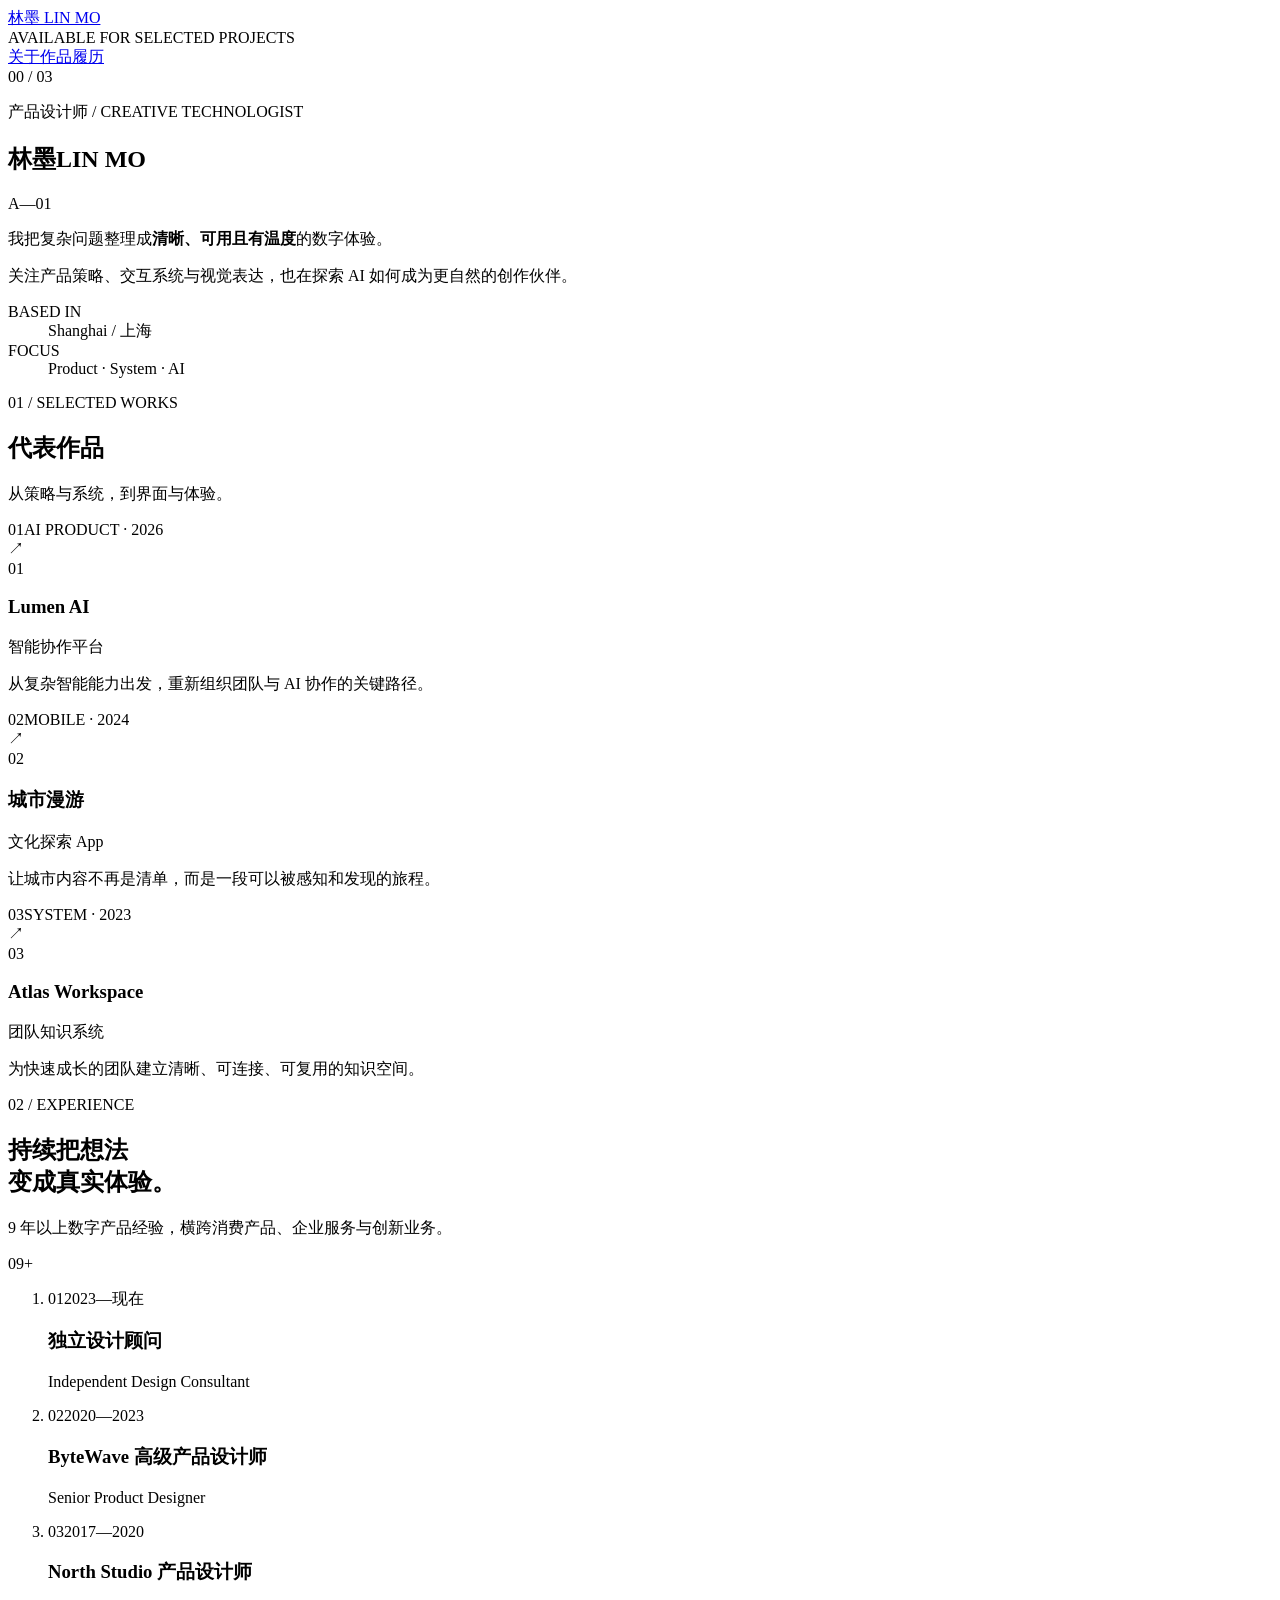
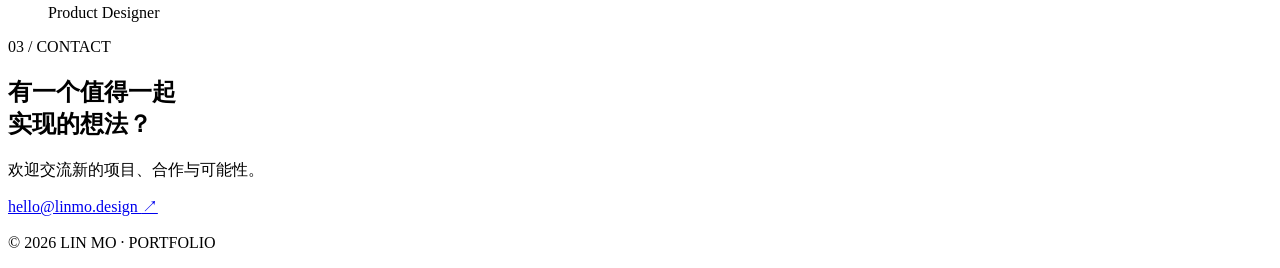
==== index.html @ e60dae77 "Add portfolio homepage Add a personal portfolio webpage for Lin Mo, a product designer, including se" ====
<!DOCTYPE html><html lang="zh-CN"><head><meta charSet="utf-8"/><meta name="viewport" content="width=device-width, initial-scale=1"/><link rel="stylesheet" href="./assets/site.css"><title>林墨 Lin Mo — 产品设计师</title><meta name="description" content="林墨的个人主页：个人介绍、设计履历与代表作品。"/>
</head><body><main><header class="site-header"><a class="wordmark" href="#top" aria-label="返回首页">林墨 <span>LIN MO</span></a><div class="availability"><i aria-hidden="true"></i> AVAILABLE FOR SELECTED PROJECTS</div><nav aria-label="主要导航"><a href="#about">关于</a><a href="#works">作品</a><a href="#experience">履历</a></nav></header><section class="hero" id="top" aria-labelledby="hero-title"><div class="hero-main"><div class="section-code">00 / 03</div><p class="eyebrow">产品设计师 / CREATIVE TECHNOLOGIST</p><h1 id="hero-title"><span class="name-cn">林墨</span><span class="name-en">LIN MO</span></h1><div class="hero-mark" aria-hidden="true"><span class="hero-mark-ring"></span><span class="hero-mark-dot"></span></div></div><div class="hero-aside" id="about"><span class="aside-number">A—01</span><p class="manifesto">我把复杂问题整理成<strong>清晰、可用且有温度</strong>的数字体验。</p><p class="intro">关注产品策略、交互系统与视觉表达，也在探索 AI 如何成为更自然的创作伙伴。</p><dl class="hero-facts"><div><dt>BASED IN</dt><dd>Shanghai / 上海</dd></div><div><dt>FOCUS</dt><dd>Product · System · AI</dd></div></dl></div></section><section class="works" id="works" aria-labelledby="works-title"><div class="section-heading"><div><span class="section-code">01 / SELECTED WORKS</span><h2 id="works-title">代表作品</h2></div><p>从策略与系统，到界面与体验。</p></div><div class="project-grid"><article class="project"><div class="project-visual orbit" aria-hidden="true"><span class="visual-index">01</span><span class="visual-meta">AI PRODUCT · 2026</span><div class="visual-art"><i></i><b></b></div><span class="visual-arrow">↗</span></div><div class="project-copy"><span>01</span><div><h3>Lumen AI</h3><p class="project-subtitle">智能协作平台</p><p class="project-description">从复杂智能能力出发，重新组织团队与 AI 协作的关键路径。</p></div></div></article><article class="project"><div class="project-visual frames" aria-hidden="true"><span class="visual-index">02</span><span class="visual-meta">MOBILE · 2024</span><div class="visual-art"><i></i><b></b></div><span class="visual-arrow">↗</span></div><div class="project-copy"><span>02</span><div><h3>城市漫游</h3><p class="project-subtitle">文化探索 App</p><p class="project-description">让城市内容不再是清单，而是一段可以被感知和发现的旅程。</p></div></div></article><article class="project"><div class="project-visual atlas" aria-hidden="true"><span class="visual-index">03</span><span class="visual-meta">SYSTEM · 2023</span><div class="visual-art"><i></i><b></b></div><span class="visual-arrow">↗</span></div><div class="project-copy"><span>03</span><div><h3>Atlas Workspace</h3><p class="project-subtitle">团队知识系统</p><p class="project-description">为快速成长的团队建立清晰、可连接、可复用的知识空间。</p></div></div></article></div></section><section class="experience" id="experience" aria-labelledby="experience-title"><div class="experience-lead"><span class="section-code">02 / EXPERIENCE</span><h2 id="experience-title">持续把想法<br/>变成真实体验。</h2><p>9 年以上数字产品经验，横跨消费产品、企业服务与创新业务。</p><div class="experience-stamp" aria-hidden="true">09+</div></div><ol class="timeline"><li><span class="timeline-index">01</span><time>2023—现在</time><div><h3>独立设计顾问</h3><p>Independent Design Consultant</p></div></li><li><span class="timeline-index">02</span><time>2020—2023</time><div><h3>ByteWave 高级产品设计师</h3><p>Senior Product Designer</p></div></li><li><span class="timeline-index">03</span><time>2017—2020</time><div><h3>North Studio 产品设计师</h3><p>Product Designer</p></div></li></ol></section><footer id="contact"><div><span class="section-code">03 / CONTACT</span><h2>有一个值得一起<br/>实现的想法？</h2></div><div class="contact-block"><p>欢迎交流新的项目、合作与可能性。</p><a href="mailto:hello@linmo.design">hello@linmo.design <span>↗</span></a></div><p class="footer-note">© 2026 LIN MO · PORTFOLIO</p></footer></main></body></html>
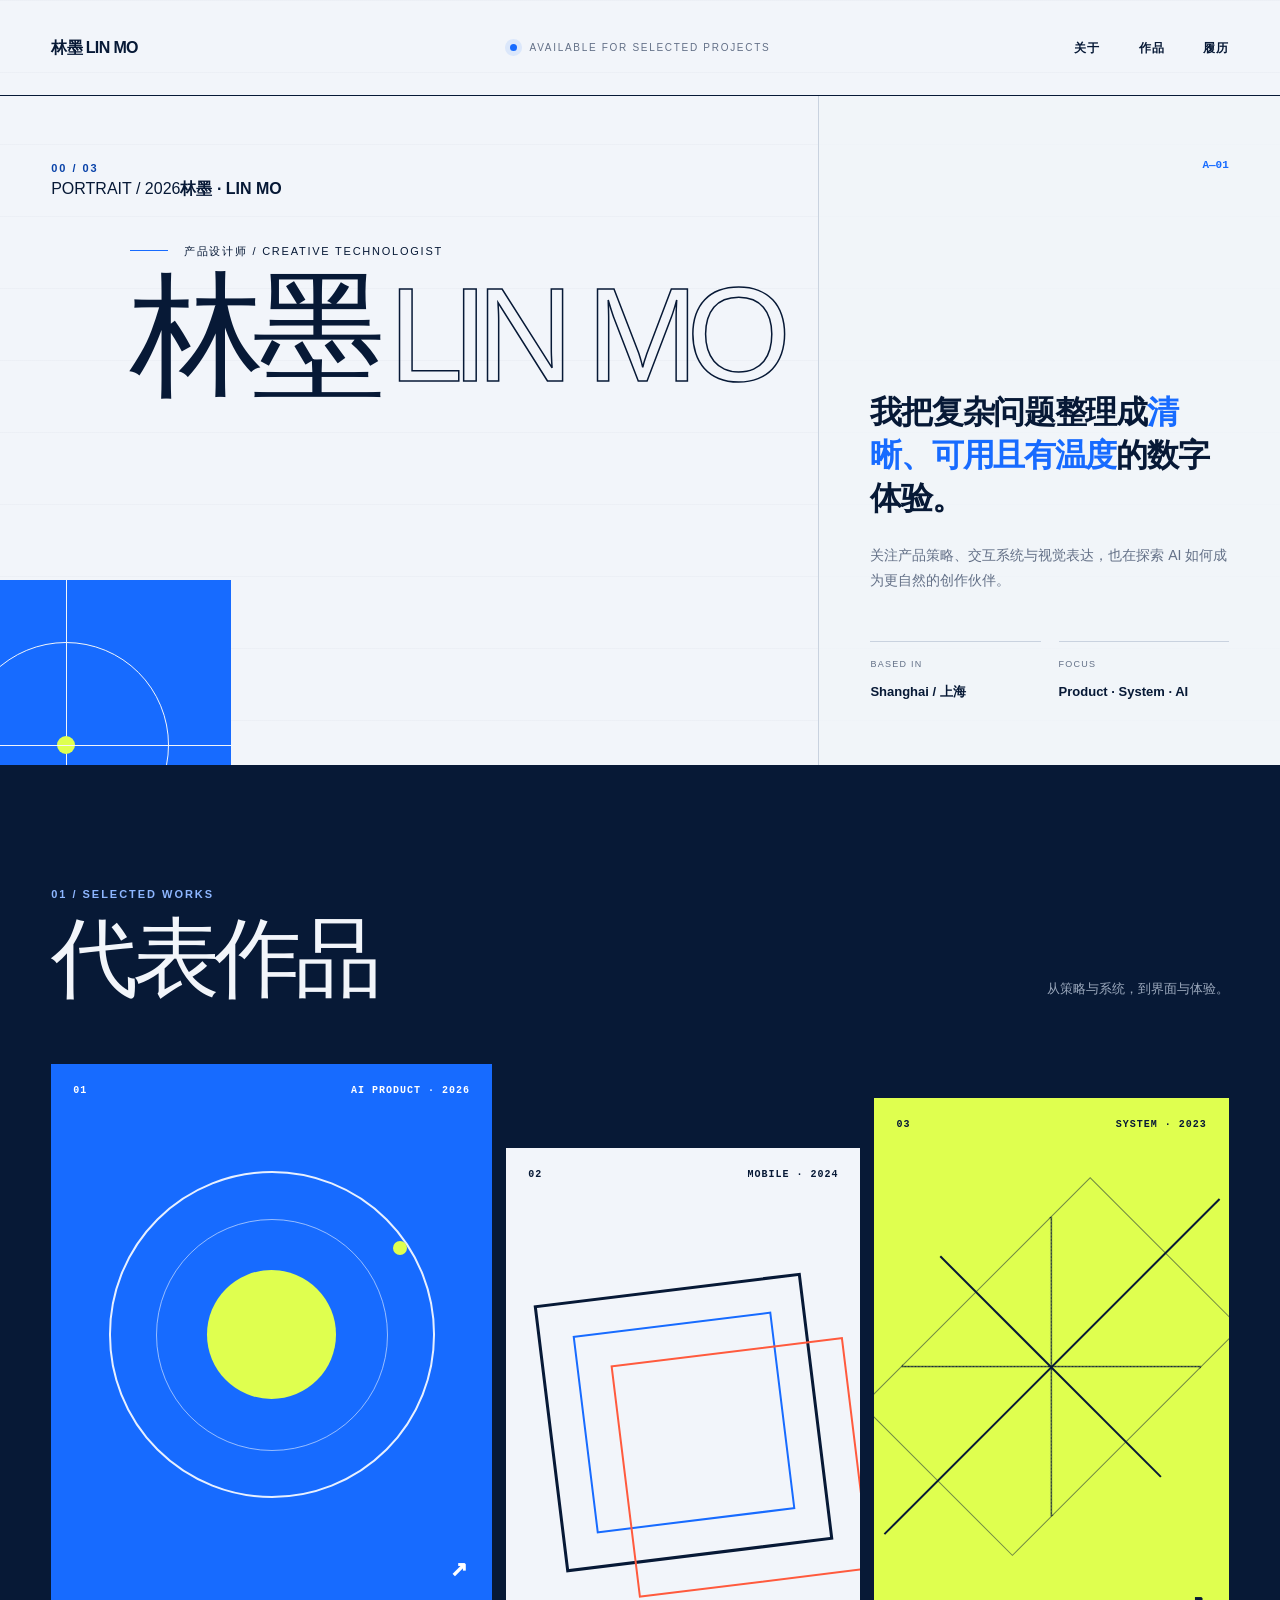
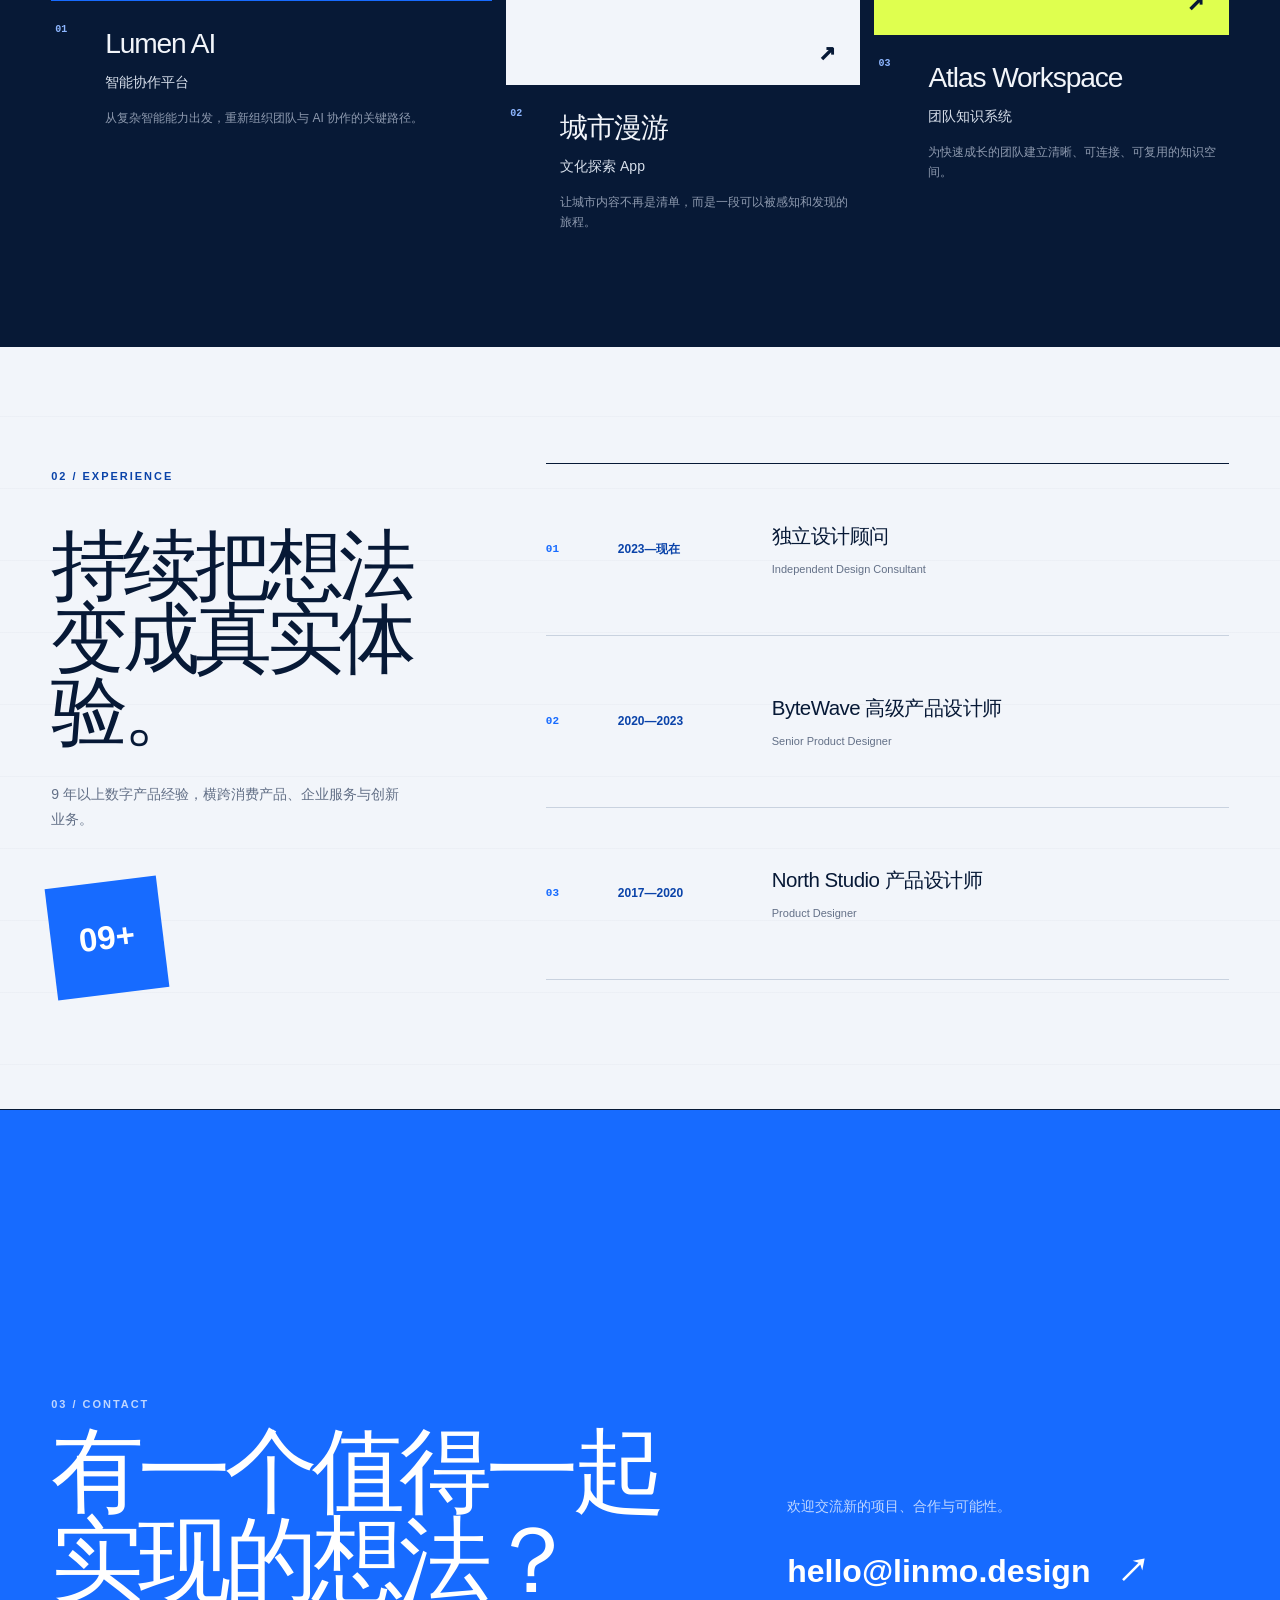
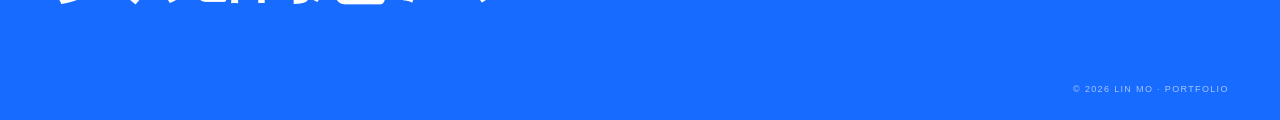
==== commit c0fd0bb4: "Enhance index.html with new styles and script Added additional stylesheets and a script for motion e" ====
--- a/index.html
+++ b/index.html
@@ -1,2 +1,63 @@
-<!DOCTYPE html><html lang="zh-CN"><head><meta charSet="utf-8"/><meta name="viewport" content="width=device-width, initial-scale=1"/><link rel="stylesheet" href="./assets/site.css"><title>林墨 Lin Mo — 产品设计师</title><meta name="description" content="林墨的个人主页：个人介绍、设计履历与代表作品。"/>
-</head><body><main><header class="site-header"><a class="wordmark" href="#top" aria-label="返回首页">林墨 <span>LIN MO</span></a><div class="availability"><i aria-hidden="true"></i> AVAILABLE FOR SELECTED PROJECTS</div><nav aria-label="主要导航"><a href="#about">关于</a><a href="#works">作品</a><a href="#experience">履历</a></nav></header><section class="hero" id="top" aria-labelledby="hero-title"><div class="hero-main"><div class="section-code">00 / 03</div><p class="eyebrow">产品设计师 / CREATIVE TECHNOLOGIST</p><h1 id="hero-title"><span class="name-cn">林墨</span><span class="name-en">LIN MO</span></h1><div class="hero-mark" aria-hidden="true"><span class="hero-mark-ring"></span><span class="hero-mark-dot"></span></div></div><div class="hero-aside" id="about"><span class="aside-number">A—01</span><p class="manifesto">我把复杂问题整理成<strong>清晰、可用且有温度</strong>的数字体验。</p><p class="intro">关注产品策略、交互系统与视觉表达，也在探索 AI 如何成为更自然的创作伙伴。</p><dl class="hero-facts"><div><dt>BASED IN</dt><dd>Shanghai / 上海</dd></div><div><dt>FOCUS</dt><dd>Product · System · AI</dd></div></dl></div></section><section class="works" id="works" aria-labelledby="works-title"><div class="section-heading"><div><span class="section-code">01 / SELECTED WORKS</span><h2 id="works-title">代表作品</h2></div><p>从策略与系统，到界面与体验。</p></div><div class="project-grid"><article class="project"><div class="project-visual orbit" aria-hidden="true"><span class="visual-index">01</span><span class="visual-meta">AI PRODUCT · 2026</span><div class="visual-art"><i></i><b></b></div><span class="visual-arrow">↗</span></div><div class="project-copy"><span>01</span><div><h3>Lumen AI</h3><p class="project-subtitle">智能协作平台</p><p class="project-description">从复杂智能能力出发，重新组织团队与 AI 协作的关键路径。</p></div></div></article><article class="project"><div class="project-visual frames" aria-hidden="true"><span class="visual-index">02</span><span class="visual-meta">MOBILE · 2024</span><div class="visual-art"><i></i><b></b></div><span class="visual-arrow">↗</span></div><div class="project-copy"><span>02</span><div><h3>城市漫游</h3><p class="project-subtitle">文化探索 App</p><p class="project-description">让城市内容不再是清单，而是一段可以被感知和发现的旅程。</p></div></div></article><article class="project"><div class="project-visual atlas" aria-hidden="true"><span class="visual-index">03</span><span class="visual-meta">SYSTEM · 2023</span><div class="visual-art"><i></i><b></b></div><span class="visual-arrow">↗</span></div><div class="project-copy"><span>03</span><div><h3>Atlas Workspace</h3><p class="project-subtitle">团队知识系统</p><p class="project-description">为快速成长的团队建立清晰、可连接、可复用的知识空间。</p></div></div></article></div></section><section class="experience" id="experience" aria-labelledby="experience-title"><div class="experience-lead"><span class="section-code">02 / EXPERIENCE</span><h2 id="experience-title">持续把想法<br/>变成真实体验。</h2><p>9 年以上数字产品经验，横跨消费产品、企业服务与创新业务。</p><div class="experience-stamp" aria-hidden="true">09+</div></div><ol class="timeline"><li><span class="timeline-index">01</span><time>2023—现在</time><div><h3>独立设计顾问</h3><p>Independent Design Consultant</p></div></li><li><span class="timeline-index">02</span><time>2020—2023</time><div><h3>ByteWave 高级产品设计师</h3><p>Senior Product Designer</p></div></li><li><span class="timeline-index">03</span><time>2017—2020</time><div><h3>North Studio 产品设计师</h3><p>Product Designer</p></div></li></ol></section><footer id="contact"><div><span class="section-code">03 / CONTACT</span><h2>有一个值得一起<br/>实现的想法？</h2></div><div class="contact-block"><p>欢迎交流新的项目、合作与可能性。</p><a href="mailto:hello@linmo.design">hello@linmo.design <span>↗</span></a></div><p class="footer-note">© 2026 LIN MO · PORTFOLIO</p></footer></main></body></html>
+<!DOCTYPE html>
+<html lang="zh-CN">
+<head>
+  <meta charset="utf-8">
+  <meta name="viewport" content="width=device-width, initial-scale=1">
+  <link rel="stylesheet" href="./assets/site.css">
+  <link rel="stylesheet" href="./assets/portrait.css">
+  <link rel="stylesheet" href="./assets/effects.css">
+  <title>林墨 Lin Mo — 产品设计师</title>
+  <meta name="description" content="林墨的个人主页：个人介绍、设计履历与代表作品。">
+  <script src="./assets/motion.js" defer></script>
+</head>
+<body>
+<main>
+  <header class="site-header">
+    <a class="wordmark" href="#top" aria-label="返回首页">林墨 <span>LIN MO</span></a>
+    <div class="availability"><i aria-hidden="true"></i> AVAILABLE FOR SELECTED PROJECTS</div>
+    <nav aria-label="主要导航"><a href="#about">关于</a><a href="#works">作品</a><a href="#experience">履历</a></nav>
+  </header>
+
+  <section class="hero" id="top" aria-labelledby="hero-title">
+    <div class="hero-main">
+      <div class="section-code">00 / 03</div>
+      <figure class="portrait-card" aria-label="个人照片展示区域">
+        <div class="portrait-placeholder" role="img" aria-label="个人照片占位图">
+          <span class="portrait-head"></span><span class="portrait-body"></span>
+        </div>
+        <figcaption><span>PORTRAIT / 2026</span><b>林墨 · LIN MO</b></figcaption>
+      </figure>
+      <p class="eyebrow">产品设计师 / CREATIVE TECHNOLOGIST</p>
+      <h1 id="hero-title"><span class="name-cn">林墨</span><span class="name-en">LIN MO</span></h1>
+      <div class="hero-mark" aria-hidden="true"><span class="hero-mark-ring"></span><span class="hero-mark-dot"></span></div>
+    </div>
+    <div class="hero-aside" id="about">
+      <span class="aside-number">A—01</span>
+      <p class="manifesto">我把复杂问题整理成<strong>清晰、可用且有温度</strong>的数字体验。</p>
+      <p class="intro">关注产品策略、交互系统与视觉表达，也在探索 AI 如何成为更自然的创作伙伴。</p>
+      <dl class="hero-facts"><div><dt>BASED IN</dt><dd>Shanghai / 上海</dd></div><div><dt>FOCUS</dt><dd>Product · System · AI</dd></div></dl>
+    </div>
+  </section>
+
+  <section class="works" id="works" aria-labelledby="works-title">
+    <div class="section-heading"><div><span class="section-code">01 / SELECTED WORKS</span><h2 id="works-title">代表作品</h2></div><p>从策略与系统，到界面与体验。</p></div>
+    <div class="project-grid">
+      <article class="project"><div class="project-visual orbit" aria-hidden="true"><span class="visual-index">01</span><span class="visual-meta">AI PRODUCT · 2026</span><div class="visual-art"><i></i><b></b></div><span class="visual-arrow">↗</span></div><div class="project-copy"><span>01</span><div><h3>Lumen AI</h3><p class="project-subtitle">智能协作平台</p><p class="project-description">从复杂智能能力出发，重新组织团队与 AI 协作的关键路径。</p></div></div></article>
+      <article class="project"><div class="project-visual frames" aria-hidden="true"><span class="visual-index">02</span><span class="visual-meta">MOBILE · 2024</span><div class="visual-art"><i></i><b></b></div><span class="visual-arrow">↗</span></div><div class="project-copy"><span>02</span><div><h3>城市漫游</h3><p class="project-subtitle">文化探索 App</p><p class="project-description">让城市内容不再是清单，而是一段可以被感知和发现的旅程。</p></div></div></article>
+      <article class="project"><div class="project-visual atlas" aria-hidden="true"><span class="visual-index">03</span><span class="visual-meta">SYSTEM · 2023</span><div class="visual-art"><i></i><b></b></div><span class="visual-arrow">↗</span></div><div class="project-copy"><span>03</span><div><h3>Atlas Workspace</h3><p class="project-subtitle">团队知识系统</p><p class="project-description">为快速成长的团队建立清晰、可连接、可复用的知识空间。</p></div></div></article>
+    </div>
+  </section>
+
+  <section class="experience" id="experience" aria-labelledby="experience-title">
+    <div class="experience-lead"><span class="section-code">02 / EXPERIENCE</span><h2 id="experience-title">持续把想法<br>变成真实体验。</h2><p>9 年以上数字产品经验，横跨消费产品、企业服务与创新业务。</p><div class="experience-stamp" aria-hidden="true">09+</div></div>
+    <ol class="timeline"><li><span class="timeline-index">01</span><time>2023—现在</time><div><h3>独立设计顾问</h3><p>Independent Design Consultant</p></div></li><li><span class="timeline-index">02</span><time>2020—2023</time><div><h3>ByteWave 高级产品设计师</h3><p>Senior Product Designer</p></div></li><li><span class="timeline-index">03</span><time>2017—2020</time><div><h3>North Studio 产品设计师</h3><p>Product Designer</p></div></li></ol>
+  </section>
+
+  <footer id="contact">
+    <div><span class="section-code">03 / CONTACT</span><h2>有一个值得一起<br>实现的想法？</h2></div>
+    <div class="contact-block"><p>欢迎交流新的项目、合作与可能性。</p><a href="mailto:hello@linmo.design">hello@linmo.design <span>↗</span></a></div>
+    <p class="footer-note">© 2026 LIN MO · PORTFOLIO</p>
+  </footer>
+</main>
+</body>
+</html>
--- a/assets/site.css
+++ b/assets/site.css
@@ -0,0 +1,2 @@
+/*! tailwindcss v4.2.1 | MIT License | https://tailwindcss.com */
+@layer theme{:root,:host{--font-sans:ui-sans-serif, system-ui, sans-serif, "Apple Color Emoji", "Segoe UI Emoji", "Segoe UI Symbol", "Noto Color Emoji";--font-mono:ui-monospace, SFMono-Regular, Menlo, Monaco, Consolas, "Liberation Mono", "Courier New", monospace;--spacing:.25rem;--default-font-family:var(--font-sans);--default-mono-font-family:var(--font-mono)}}@layer base{*,:after,:before,::backdrop{box-sizing:border-box;border:0 solid;margin:0;padding:0}::file-selector-button{box-sizing:border-box;border:0 solid;margin:0;padding:0}html,:host{-webkit-text-size-adjust:100%;tab-size:4;line-height:1.5;font-family:var(--default-font-family,ui-sans-serif, system-ui, sans-serif, "Apple Color Emoji", "Segoe UI Emoji", "Segoe UI Symbol", "Noto Color Emoji");font-feature-settings:var(--default-font-feature-settings,normal);font-variation-settings:var(--default-font-variation-settings,normal);-webkit-tap-highlight-color:transparent}hr{height:0;color:inherit;border-top-width:1px}abbr:where([title]){-webkit-text-decoration:underline dotted;text-decoration:underline dotted}h1,h2,h3,h4,h5,h6{font-size:inherit;font-weight:inherit}a{color:inherit;-webkit-text-decoration:inherit;-webkit-text-decoration:inherit;-webkit-text-decoration:inherit;-webkit-text-decoration:inherit;text-decoration:inherit}b,strong{font-weight:bolder}code,kbd,samp,pre{font-family:var(--default-mono-font-family,ui-monospace, SFMono-Regular, Menlo, Monaco, Consolas, "Liberation Mono", "Courier New", monospace);font-feature-settings:var(--default-mono-font-feature-settings,normal);font-variation-settings:var(--default-mono-font-variation-settings,normal);font-size:1em}small{font-size:80%}sub,sup{vertical-align:baseline;font-size:75%;line-height:0;position:relative}sub{bottom:-.25em}sup{top:-.5em}table{text-indent:0;border-color:inherit;border-collapse:collapse}:-moz-focusring{outline:auto}progress{vertical-align:baseline}summary{display:list-item}ol,ul,menu{list-style:none}img,svg,video,canvas,audio,iframe,embed,object{vertical-align:middle;display:block}img,video{max-width:100%;height:auto}button,input,select,optgroup,textarea{font:inherit;font-feature-settings:inherit;font-variation-settings:inherit;letter-spacing:inherit;color:inherit;opacity:1;background-color:#0000;border-radius:0}::file-selector-button{font:inherit;font-feature-settings:inherit;font-variation-settings:inherit;letter-spacing:inherit;color:inherit;opacity:1;background-color:#0000;border-radius:0}:where(select:is([multiple],[size])) optgroup{font-weight:bolder}:where(select:is([multiple],[size])) optgroup option{padding-inline-start:20px}::file-selector-button{margin-inline-end:4px}::placeholder{opacity:1}@supports (not ((-webkit-appearance:-apple-pay-button))) or (contain-intrinsic-size:1px){::placeholder{color:currentColor}@supports (color:color-mix(in lab, red, red)){::placeholder{color:color-mix(in oklab, currentcolor 50%, transparent)}}}textarea{resize:vertical}::-webkit-search-decoration{-webkit-appearance:none}::-webkit-date-and-time-value{min-height:1lh;text-align:inherit}::-webkit-datetime-edit{display:inline-flex}::-webkit-datetime-edit-fields-wrapper{padding:0}::-webkit-datetime-edit{padding-block:0}::-webkit-datetime-edit-year-field{padding-block:0}::-webkit-datetime-edit-month-field{padding-block:0}::-webkit-datetime-edit-day-field{padding-block:0}::-webkit-datetime-edit-hour-field{padding-block:0}::-webkit-datetime-edit-minute-field{padding-block:0}::-webkit-datetime-edit-second-field{padding-block:0}::-webkit-datetime-edit-millisecond-field{padding-block:0}::-webkit-datetime-edit-meridiem-field{padding-block:0}::-webkit-calendar-picker-indicator{line-height:1}:-moz-ui-invalid{box-shadow:none}button,input:where([type=button],[type=reset],[type=submit]){appearance:button}::file-selector-button{appearance:button}::-webkit-inner-spin-button{height:auto}::-webkit-outer-spin-button{height:auto}[hidden]:where(:not([hidden=until-found])){display:none!important}}@layer components;@layer utilities{.relative{position:relative}.start{inset-inline-start:var(--spacing)}.table{display:table}}:root{--paper:#f2f5fa;--ink:#071936;--muted:#637087;--line:#c9d2df;--blue:#176bff;--blue-dark:#0a43a9;--lime:#dfff4f}*{box-sizing:border-box}html{scroll-behavior:smooth}body{background:var(--paper);color:var(--ink);-webkit-font-smoothing:antialiased;margin:0;font-family:Inter,SF Pro Display,PingFang SC,Microsoft YaHei,sans-serif}a{color:inherit;text-decoration:none}main{background-image:linear-gradient(90deg,#0000 calc(50% - .5px),#0719360f 50%,#0000 calc(50% + .5px)),linear-gradient(#07193606 1px,#0000 1px);background-size:100% 100%,100% 72px;min-height:100vh;overflow:hidden}.site-header{border-bottom:1px solid var(--ink);letter-spacing:.08em;z-index:10;grid-template-columns:1fr 1fr 1fr;align-items:center;min-height:96px;padding:0 clamp(24px,4vw,68px);font-size:12px;display:grid;position:relative}.wordmark{letter-spacing:-.04em;font-size:16px;font-weight:800}.wordmark span{font-weight:600}.availability{color:var(--muted);letter-spacing:.17em;justify-self:center;font-size:10px}.availability i{background:var(--blue);border-radius:50%;width:7px;height:7px;margin-right:9px;display:inline-block;box-shadow:0 0 0 5px #176bff1a}nav{justify-self:end;gap:clamp(18px,3vw,46px);font-weight:700;display:flex}nav a,.contact-block a{position:relative}nav a:after,.contact-block a:after{content:"";background:var(--blue);height:2px;transition:right .25s;position:absolute;bottom:-7px;left:0;right:100%}nav a:hover:after,nav a:focus-visible:after,.contact-block a:hover:after,.contact-block a:focus-visible:after{right:0}.hero{border-bottom:1px solid var(--ink);grid-template-columns:64% 36%;min-height:670px;display:grid}.hero-main,.hero-aside{padding:clamp(44px,5vw,80px) clamp(24px,4vw,68px);position:relative}.hero-main{border-right:1px solid var(--line);overflow:hidden}.section-code{color:var(--blue-dark);letter-spacing:.18em;font-size:11px;font-weight:700}.eyebrow{letter-spacing:.16em;margin:42px 0 20px 11%;font-size:11px}.eyebrow:before{content:"";background:var(--blue);width:38px;height:1px;margin:0 16px 4px 0;display:inline-block}h1{letter-spacing:-.09em;white-space:nowrap;margin:0 0 0 11%;font-size:clamp(72px,10.5vw,176px);line-height:.82}.name-cn{z-index:2;position:relative}.name-en{color:#0000;-webkit-text-stroke:1.5px var(--ink);margin-left:.11em;font-weight:500}.hero-mark{background:var(--blue);width:330px;height:330px;position:absolute;bottom:-145px;left:0;transform:translate(-30%)}.hero-mark:before,.hero-mark:after{content:"";background:var(--paper);position:absolute}.hero-mark:before{width:1px;top:0;bottom:0;left:50%}.hero-mark:after{height:1px;top:50%;left:0;right:0}.hero-mark-ring{border:1px solid var(--paper);border-radius:50%;position:absolute;inset:62px}.hero-mark-dot{background:var(--lime);border-radius:50%;width:18px;height:18px;position:absolute;top:calc(50% - 9px);left:calc(50% - 9px)}.hero-aside{background:#f2f5fab8;flex-direction:column;justify-content:space-between;display:flex}.aside-number{color:var(--blue);align-self:flex-end;font:700 11px/1 monospace}.manifesto{letter-spacing:-.04em;max-width:430px;margin:auto 0 22px;font-size:clamp(27px,2.5vw,42px);font-weight:750;line-height:1.35}.manifesto strong{color:var(--blue);display:inline}.intro{max-width:390px;color:var(--muted);margin:0 0 48px;font-size:14px;line-height:1.8}.hero-facts{grid-template-columns:1fr 1fr;gap:18px;margin:0;display:grid}.hero-facts div{border-top:1px solid var(--line);padding-top:16px}.hero-facts dt{color:var(--muted);letter-spacing:.14em;margin-bottom:10px;font-size:9px}.hero-facts dd{margin:0;font-size:13px;font-weight:700}.works,.experience,footer{padding:clamp(72px,9vw,140px) clamp(24px,4vw,68px)}.works{background:var(--ink);color:var(--paper)}.works .section-code{color:#8db6ff}.section-heading{justify-content:space-between;align-items:end;gap:32px;margin-bottom:clamp(38px,5vw,72px);display:flex}.section-heading h2,.experience h2,footer h2{letter-spacing:-.065em;margin:12px 0 0;font-size:clamp(44px,6.8vw,110px);line-height:.95}.section-heading>p{color:#9ba8bc;max-width:260px;margin:0;font-size:13px;line-height:1.7}.project-grid{grid-template-columns:1.12fr .9fr .9fr;gap:14px;display:grid}.project{min-width:0}.project:nth-child(2){margin-top:84px}.project:nth-child(3){margin-top:34px}.project-visual{min-height:clamp(340px,42vw,650px);color:var(--ink);transition:transform .35s cubic-bezier(.2,.7,.2,1),filter .35s;position:relative;overflow:hidden}.project:hover .project-visual{filter:saturate(1.12);transform:translateY(-9px)}.orbit{background:var(--blue);color:#fff}.frames{background:var(--paper)}.atlas{background:var(--lime)}.visual-index,.visual-meta,.visual-arrow{z-index:2;letter-spacing:.1em;font:700 10px/1 monospace;position:absolute}.visual-index{top:22px;left:22px}.visual-meta{top:22px;right:22px}.visual-arrow{font-size:28px;transition:transform .25s;bottom:18px;right:22px}.project:hover .visual-arrow{transform:translate(4px,-4px)}.visual-art,.visual-art:before,.visual-art:after,.visual-art i,.visual-art b{display:block;position:absolute}.orbit .visual-art{aspect-ratio:1;border:2px solid #ffffffe6;border-radius:50%;width:74%;top:20%;left:13%}.orbit .visual-art:before,.orbit .visual-art:after{content:"";border:1px solid #ffffff8c;border-radius:50%}.orbit .visual-art:before{inset:14%}.orbit .visual-art:after{background:var(--lime);border:0;inset:30%}.orbit .visual-art i{background:var(--lime);border-radius:50%;width:14px;height:14px;top:21%;right:8%}.frames .visual-art{border:3px solid var(--ink);inset:26% 12% 24%;transform:rotate(-7deg)}.frames .visual-art:before,.frames .visual-art:after{content:"";border:2px solid var(--blue);inset:12%}.frames .visual-art:after{border-color:#ff5a3d;inset:25% -14% -14% 25%}.atlas .visual-art{background:linear-gradient(45deg, transparent calc(50% - 1px), var(--ink) 50%, transparent calc(50% + 1px)), linear-gradient(-45deg, transparent calc(50% - 1px), var(--ink) 50%, transparent calc(50% + 1px));border:1px solid #07193680;inset:20%;transform:rotate(45deg)}.atlas .visual-art:before,.atlas .visual-art:after{content:"";background:var(--ink)}.atlas .visual-art:before{width:2px;top:-24%;bottom:-24%;left:50%}.atlas .visual-art:after{height:2px;top:50%;left:-24%;right:-24%}.project-copy{grid-template-columns:36px 1fr;gap:14px;padding:22px 4px 0;display:grid}.project-copy>span{color:#8db6ff;font:700 10px/1.4 monospace}.project-copy h3{letter-spacing:-.04em;margin:0;font-size:clamp(22px,2.2vw,35px)}.project-subtitle{color:#d6deea;margin:6px 0 16px;font-size:14px}.project-description{color:#8e9aaf;max-width:410px;margin:0;font-size:12px;line-height:1.65}.experience{border-bottom:1px solid var(--ink);grid-template-columns:42% 58%;display:grid}.experience-lead{padding-right:12%;position:relative}.experience-lead h2{margin-top:42px;font-size:clamp(48px,6vw,94px)}.experience-lead>p{max-width:360px;color:var(--muted);margin-top:34px;font-size:14px;line-height:1.8}.experience-stamp{background:var(--blue);color:#fff;place-items:center;width:112px;height:112px;margin-top:50px;font-size:33px;font-weight:800;display:grid;transform:rotate(-7deg)}.timeline{border-top:1px solid var(--ink);margin:0;padding:0;list-style:none}.timeline li{border-bottom:1px solid var(--line);grid-template-columns:48px 130px 1fr;align-items:center;gap:24px;min-height:172px;transition:padding .25s,background .25s;display:grid}.timeline li:hover{background:#176bff12;padding-left:18px}.timeline-index{color:var(--blue);font:700 11px/1 monospace}.timeline time{color:var(--blue-dark);font-size:12px;font-weight:700}.timeline h3{letter-spacing:-.025em;margin:0 0 9px;font-size:clamp(17px,1.6vw,25px)}.timeline p{color:var(--muted);margin:0;font-size:11px}footer{background:var(--blue);color:#fff;grid-template-columns:1.25fr .75fr;align-items:end;min-height:610px;display:grid;position:relative}footer .section-code{color:#ffffffb8}footer h2{font-size:clamp(54px,7.3vw,118px)}.contact-block{padding-bottom:10px}.contact-block p{color:#ffffffb8;font-size:14px}.contact-block a{margin-top:30px;font-size:clamp(22px,2.5vw,38px);font-weight:700;display:inline-block}.contact-block a:after{background:#fff}.contact-block a span{margin-left:18px;transition:transform .25s;display:inline-block}.contact-block a:hover span{transform:translate(5px,-5px)}.footer-note{color:#ffffff9e;letter-spacing:.15em;margin:0;font-size:9px;position:absolute;bottom:24px;right:clamp(24px,4vw,68px)}@media (width<=900px){.site-header{grid-template-columns:1fr auto}.availability{display:none}.hero{grid-template-columns:1fr}.hero-main{border-right:0;border-bottom:1px solid var(--line);min-height:520px}.hero-aside{min-height:520px}.project-grid{grid-template-columns:1fr 1fr}.project:nth-child(2),.project:nth-child(3){margin-top:0}.project:nth-child(3){grid-column:2}.experience{grid-template-columns:1fr;gap:72px}footer{grid-template-columns:1fr;gap:70px}}@media (width<=620px){.site-header{min-height:78px}nav{gap:14px;font-size:10px}.wordmark span{display:none}.hero-main{min-height:420px}.eyebrow{margin-top:54px;margin-left:0;font-size:9px}h1{white-space:normal;margin-left:0;font-size:clamp(66px,22vw,112px)}.name-en{margin:12px 0 0;display:block}.hero-mark{width:210px;height:210px;bottom:-100px}.hero-aside{min-height:470px}.hero-facts{grid-template-columns:1fr}.section-heading{flex-direction:column;align-items:start}.project-grid{grid-template-columns:1fr;gap:56px}.project:nth-child(3){grid-column:auto}.project-visual{min-height:420px}.timeline li{grid-template-columns:34px 1fr;gap:16px;padding:26px 0}.timeline time,.timeline li>div{grid-column:2}footer{min-height:650px}.footer-note{left:24px;right:auto}}@media (prefers-reduced-motion:reduce){html{scroll-behavior:auto}*,:before,:after{transition-duration:.01ms!important}}
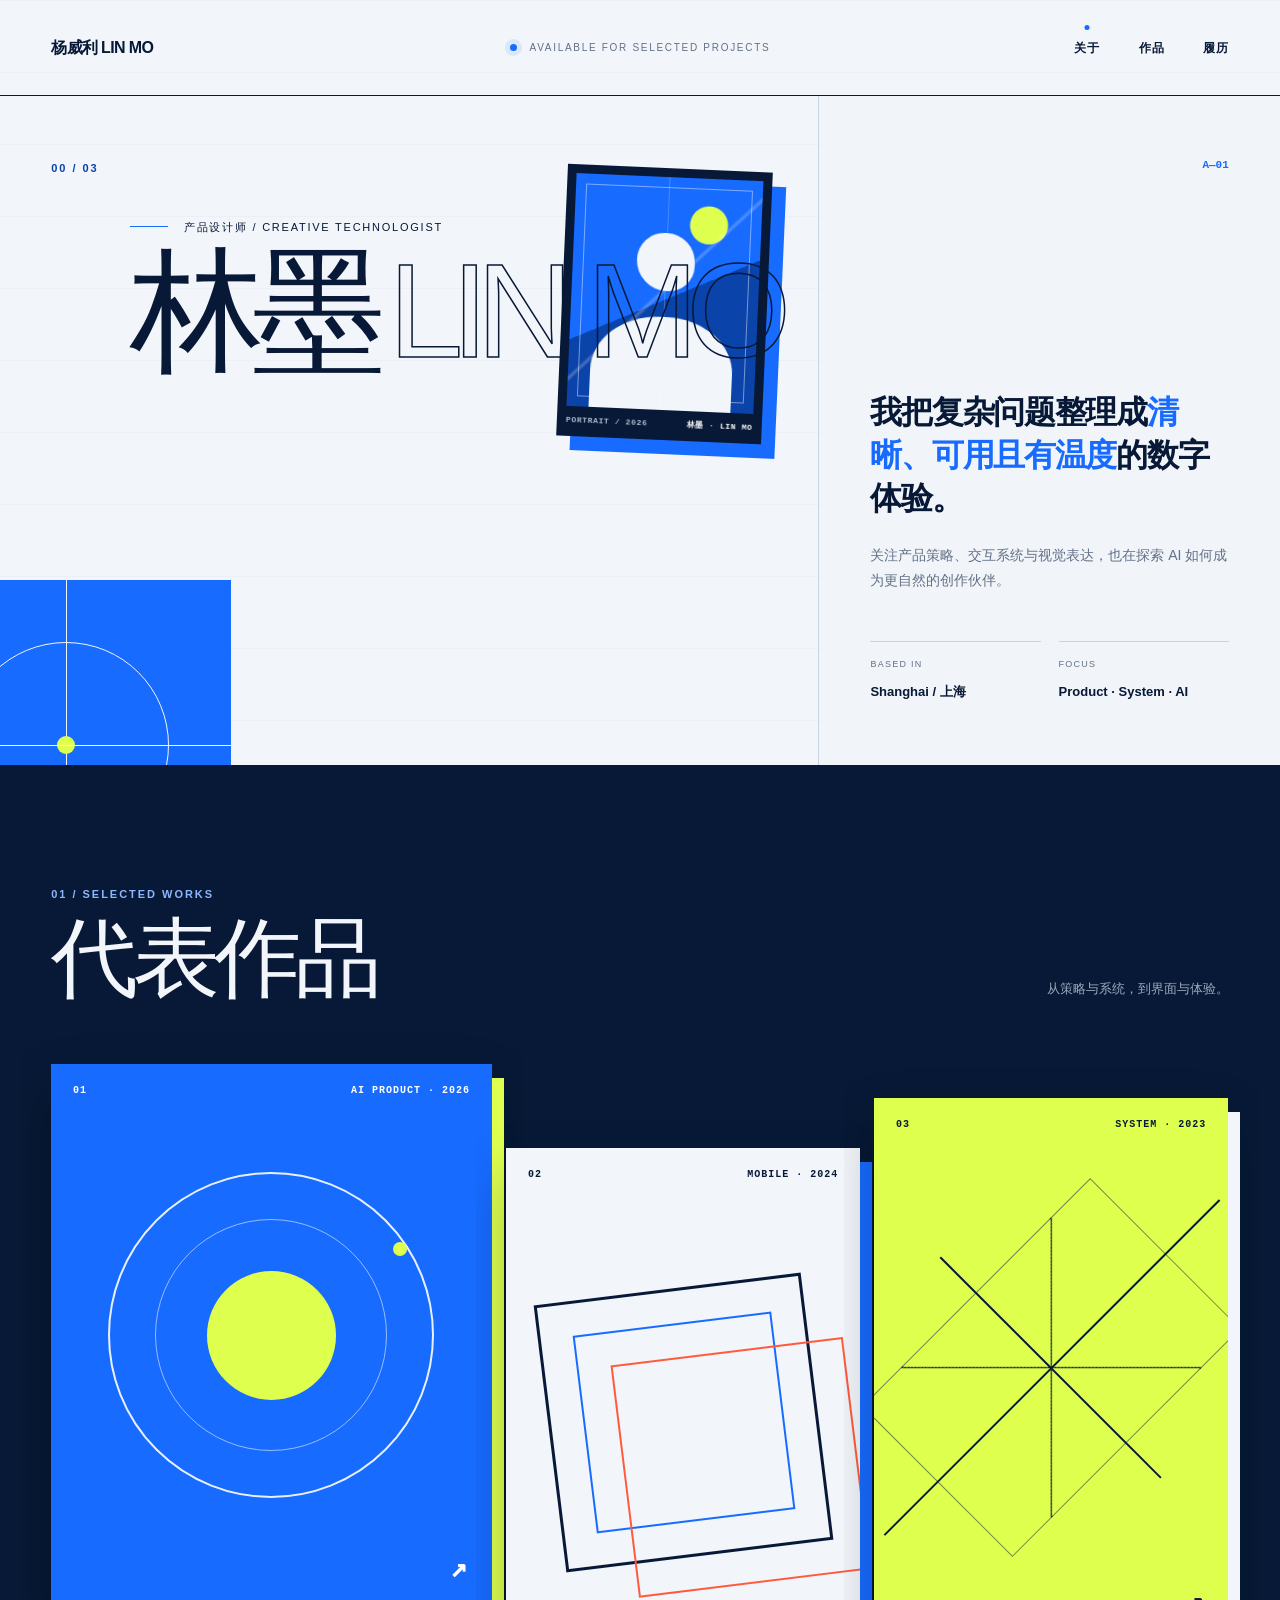
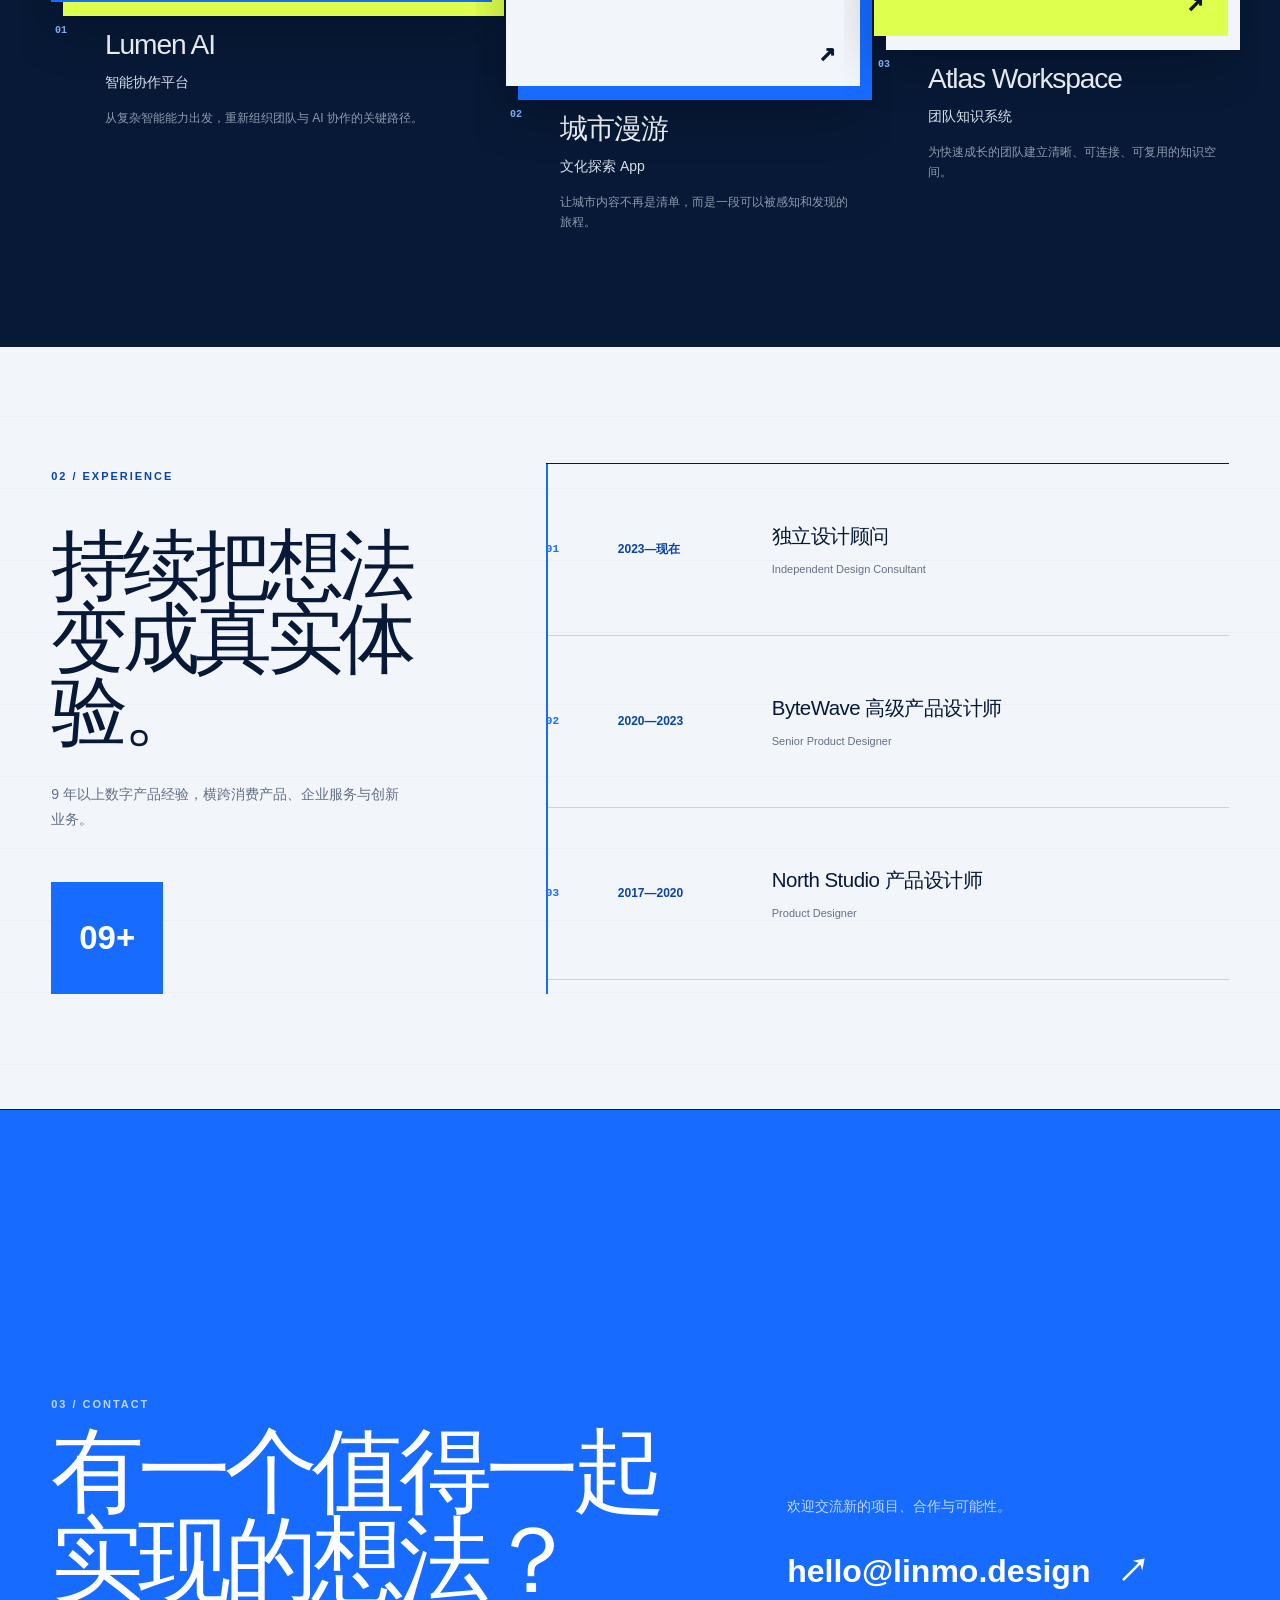
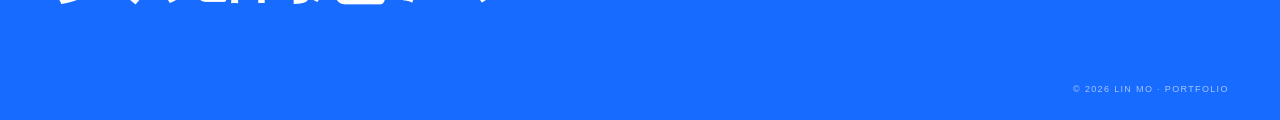
==== commit 52b13e3f: "Update index.html" ====
--- a/index.html
+++ b/index.html
@@ -6,14 +6,14 @@
   <link rel="stylesheet" href="./assets/site.css">
   <link rel="stylesheet" href="./assets/portrait.css">
   <link rel="stylesheet" href="./assets/effects.css">
-  <title>林墨 Lin Mo — 产品设计师</title>
-  <meta name="description" content="林墨的个人主页：个人介绍、设计履历与代表作品。">
+  <title>杨威利 — 记者</title>
+  <meta name="description" content="杨威利的个人主页：个人介绍、设计履历与代表作品。">
   <script src="./assets/motion.js" defer></script>
 </head>
 <body>
 <main>
   <header class="site-header">
-    <a class="wordmark" href="#top" aria-label="返回首页">林墨 <span>LIN MO</span></a>
+    <a class="wordmark" href="#top" aria-label="返回首页">杨威利 <span>LIN MO</span></a>
     <div class="availability"><i aria-hidden="true"></i> AVAILABLE FOR SELECTED PROJECTS</div>
     <nav aria-label="主要导航"><a href="#about">关于</a><a href="#works">作品</a><a href="#experience">履历</a></nav>
   </header>
--- a/assets/portrait.css
+++ b/assets/portrait.css
@@ -0,0 +1,117 @@
+.portrait-card {
+  position: absolute;
+  z-index: 1;
+  top: 72px;
+  right: clamp(24px, 4vw, 68px);
+  width: clamp(150px, 16vw, 238px);
+  margin: 0;
+  padding: 8px 8px 10px;
+  color: #fff;
+  background: var(--ink);
+  border: 1px solid var(--ink);
+  box-shadow: 14px 14px 0 var(--blue);
+  transform: rotate(2.5deg);
+}
+
+.portrait-placeholder {
+  position: relative;
+  aspect-ratio: 4 / 5;
+  overflow: hidden;
+  background:
+    linear-gradient(135deg, transparent 48%, #ffffff40 49%, transparent 50%),
+    radial-gradient(circle at 72% 20%, var(--lime) 0 8%, transparent 8.5%),
+    linear-gradient(155deg, #176bff 0 52%, #0a43a9 52% 100%);
+}
+
+.portrait-placeholder::before,
+.portrait-placeholder::after {
+  content: "";
+  position: absolute;
+  pointer-events: none;
+}
+
+.portrait-placeholder::before {
+  inset: 10px;
+  border: 1px solid #ffffff70;
+}
+
+.portrait-placeholder::after {
+  top: 0;
+  bottom: 0;
+  left: 50%;
+  width: 1px;
+  background: #ffffff35;
+}
+
+.portrait-head,
+.portrait-body {
+  position: absolute;
+  display: block;
+  left: 50%;
+  background: var(--paper);
+  transform: translateX(-50%);
+}
+
+.portrait-head {
+  top: 24%;
+  width: 31%;
+  aspect-ratio: 1;
+  border-radius: 48% 52% 45% 55%;
+}
+
+.portrait-body {
+  bottom: -9%;
+  width: 76%;
+  height: 49%;
+  border-radius: 48% 48% 0 0;
+}
+
+.portrait-card figcaption {
+  display: flex;
+  justify-content: space-between;
+  gap: 8px;
+  padding-top: 9px;
+  font: 700 8px/1.2 monospace;
+  letter-spacing: .08em;
+}
+
+.portrait-card figcaption span { color: #aebbd0; }
+.portrait-card figcaption b { font-weight: 700; }
+
+.hero-main h1,
+.hero-main .eyebrow {
+  position: relative;
+  z-index: 2;
+}
+
+@media (max-width: 900px) {
+  .portrait-card {
+    top: 54px;
+    right: clamp(24px, 7vw, 72px);
+    width: clamp(140px, 24vw, 210px);
+  }
+}
+
+@media (max-width: 620px) {
+  .portrait-card {
+    top: 42px;
+    right: 28px;
+    width: 112px;
+    padding: 5px 5px 7px;
+    box-shadow: 8px 8px 0 var(--blue);
+  }
+
+  .portrait-card figcaption {
+    display: block;
+    font-size: 6px;
+  }
+
+  .portrait-card figcaption b {
+    display: none;
+  }
+
+  .hero-main .eyebrow {
+    max-width: 150px;
+    margin-top: 160px;
+  }
+}
--- a/assets/effects.css
+++ b/assets/effects.css
@@ -0,0 +1,217 @@
+/* Gentle editorial motion for the selected-work cards. */
+@keyframes project-float {
+  0%, 100% { transform: translate3d(0, 0, 0); }
+  50% { transform: translate3d(0, -14px, 0); }
+}
+
+@keyframes project-glint {
+  0%, 18% { transform: translateX(-145%) skewX(-18deg); }
+  52%, 100% { transform: translateX(185%) skewX(-18deg); }
+}
+
+@keyframes arrow-drift {
+  0%, 100% { transform: translate(0, 0); }
+  50% { transform: translate(5px, -5px); }
+}
+
+@media (hover: hover) and (min-width: 621px) {
+  .project {
+    animation: project-float 6.8s ease-in-out infinite;
+    will-change: transform;
+  }
+
+  .project:nth-child(2) { animation-delay: -2.3s; }
+  .project:nth-child(3) { animation-delay: -4.6s; }
+
+  .project-visual {
+    box-shadow: 0 20px 44px #00000022;
+  }
+
+  .project:nth-child(1) .project-visual { box-shadow: 12px 14px 0 #dfff4f, 0 24px 50px #0000003d; }
+  .project:nth-child(2) .project-visual { box-shadow: 12px 14px 0 #176bff, 0 24px 50px #0000003d; }
+  .project:nth-child(3) .project-visual { box-shadow: 12px 14px 0 #f2f5fa, 0 24px 50px #0000003d; }
+
+  .project-visual::after {
+    content: "";
+    position: absolute;
+    z-index: 3;
+    inset: -15% auto -15% -35%;
+    width: 24%;
+    pointer-events: none;
+    background: linear-gradient(90deg, transparent, #ffffff35, transparent);
+    animation: project-glint 8.5s ease-in-out infinite;
+  }
+
+  .project:nth-child(2) .project-visual::after { animation-delay: -2.8s; }
+  .project:nth-child(3) .project-visual::after { animation-delay: -5.6s; }
+
+  .visual-arrow {
+    animation: arrow-drift 2.6s ease-in-out infinite;
+  }
+
+  .project:hover {
+    animation-play-state: paused;
+    z-index: 2;
+  }
+
+  .project:hover .project-visual {
+    filter: saturate(1.16) contrast(1.03);
+    transform: translateY(-12px) rotate(.5deg);
+  }
+
+  .project:hover .visual-arrow {
+    animation-play-state: paused;
+    transform: translate(7px, -7px);
+  }
+}
+
+@media (max-width: 620px) {
+  .project-visual {
+    box-shadow: 8px 9px 0 #176bff;
+  }
+
+  .project:nth-child(1) .project-visual { box-shadow: 8px 9px 0 #dfff4f; }
+  .project:nth-child(3) .project-visual { box-shadow: 8px 9px 0 #f2f5fa; }
+}
+
+@media (prefers-reduced-motion: reduce) {
+  .project,
+  .project-visual::after,
+  .visual-arrow {
+    animation: none !important;
+  }
+}
+
+/* Content motion begins after the hero; the first screen stays immediate. */
+.motion-ready .section-heading > *,
+.motion-ready .experience-lead > :not(.section-code),
+.motion-ready .timeline li,
+.motion-ready footer > div {
+  opacity: 0;
+  transform: translateY(28px);
+  transition: opacity .75s ease, transform .75s cubic-bezier(.2, .7, .2, 1);
+}
+
+.motion-ready .section-heading.is-visible > *,
+.motion-ready .experience-lead.is-visible > :not(.section-code),
+.motion-ready .timeline li.is-visible,
+.motion-ready footer.is-visible > div {
+  opacity: 1;
+  transform: translateY(0);
+}
+
+.motion-ready .section-heading.is-visible > :nth-child(2) { transition-delay: .12s; }
+.motion-ready .experience-lead.is-visible > :nth-child(3) { transition-delay: .12s; }
+.motion-ready .experience-lead.is-visible > :nth-child(4) { transition-delay: .2s; }
+.motion-ready .timeline li:nth-child(2) { transition-delay: .1s; }
+.motion-ready .timeline li:nth-child(3) { transition-delay: .2s; }
+.motion-ready footer.is-visible > div:nth-child(2) { transition-delay: .14s; }
+
+.motion-ready .project {
+  opacity: 0;
+  clip-path: inset(0 0 100% 0);
+  transition: opacity .8s ease, clip-path .9s cubic-bezier(.2, .7, .2, 1);
+}
+
+.motion-ready .project.is-visible {
+  opacity: 1;
+  clip-path: inset(-30px -30px -40px -30px);
+}
+
+.motion-ready .project:nth-child(2) { transition-delay: .12s; }
+.motion-ready .project:nth-child(3) { transition-delay: .24s; }
+
+.timeline { position: relative; }
+
+.timeline::before {
+  content: "";
+  position: absolute;
+  z-index: 2;
+  top: 0;
+  bottom: 0;
+  left: 0;
+  width: 2px;
+  background: var(--blue);
+  transform: scaleY(0);
+  transform-origin: top;
+  transition: transform 1.4s cubic-bezier(.2, .7, .2, 1);
+}
+
+.experience.is-visible .timeline::before { transform: scaleY(1); }
+
+nav a::before {
+  content: "";
+  position: absolute;
+  top: -14px;
+  left: 50%;
+  width: 5px;
+  height: 5px;
+  border-radius: 50%;
+  background: var(--blue);
+  opacity: 0;
+  transform: translate(-50%, 4px);
+  transition: opacity .25s ease, transform .25s ease;
+}
+
+nav a.is-active::before {
+  opacity: 1;
+  transform: translate(-50%, 0);
+}
+
+.portrait-card {
+  transform:
+    perspective(900px)
+    rotateX(var(--portrait-rx, 0deg))
+    rotateY(var(--portrait-ry, 0deg))
+    translate3d(var(--portrait-x, 0), var(--portrait-y, 0), 0)
+    rotate(2.5deg);
+  transition: transform .18s ease-out, box-shadow .3s ease;
+  will-change: transform;
+}
+
+.portrait-card:hover {
+  box-shadow: 19px 19px 0 var(--blue);
+}
+
+.project-visual .visual-art {
+  --art-x: 0px;
+  --art-y: 0px;
+  transition: transform .22s ease-out;
+  will-change: transform;
+}
+
+.orbit .visual-art { transform: translate3d(var(--art-x), var(--art-y), 0); }
+.frames .visual-art { transform: translate3d(var(--art-x), var(--art-y), 0) rotate(-7deg); }
+.atlas .visual-art { transform: translate3d(var(--art-x), var(--art-y), 0) rotate(45deg); }
+
+@media (max-width: 620px) {
+  .motion-ready .section-heading > *,
+  .motion-ready .experience-lead > :not(.section-code),
+  .motion-ready .timeline li,
+  .motion-ready footer > div {
+    transform: translateY(16px);
+  }
+
+  .motion-ready .section-heading.is-visible > *,
+  .motion-ready .experience-lead.is-visible > :not(.section-code),
+  .motion-ready .timeline li.is-visible,
+  .motion-ready footer.is-visible > div {
+    transform: translateY(0);
+  }
+}
+
+@media (prefers-reduced-motion: reduce) {
+  .motion-ready .section-heading > *,
+  .motion-ready .experience-lead > :not(.section-code),
+  .motion-ready .timeline li,
+  .motion-ready footer > div,
+  .motion-ready .project {
+    opacity: 1 !important;
+    clip-path: none !important;
+    transform: none !important;
+    transition: none !important;
+  }
+
+  .timeline::before { transform: scaleY(1); transition: none; }
+  .portrait-card { transform: rotate(2.5deg); transition: none; }
+}
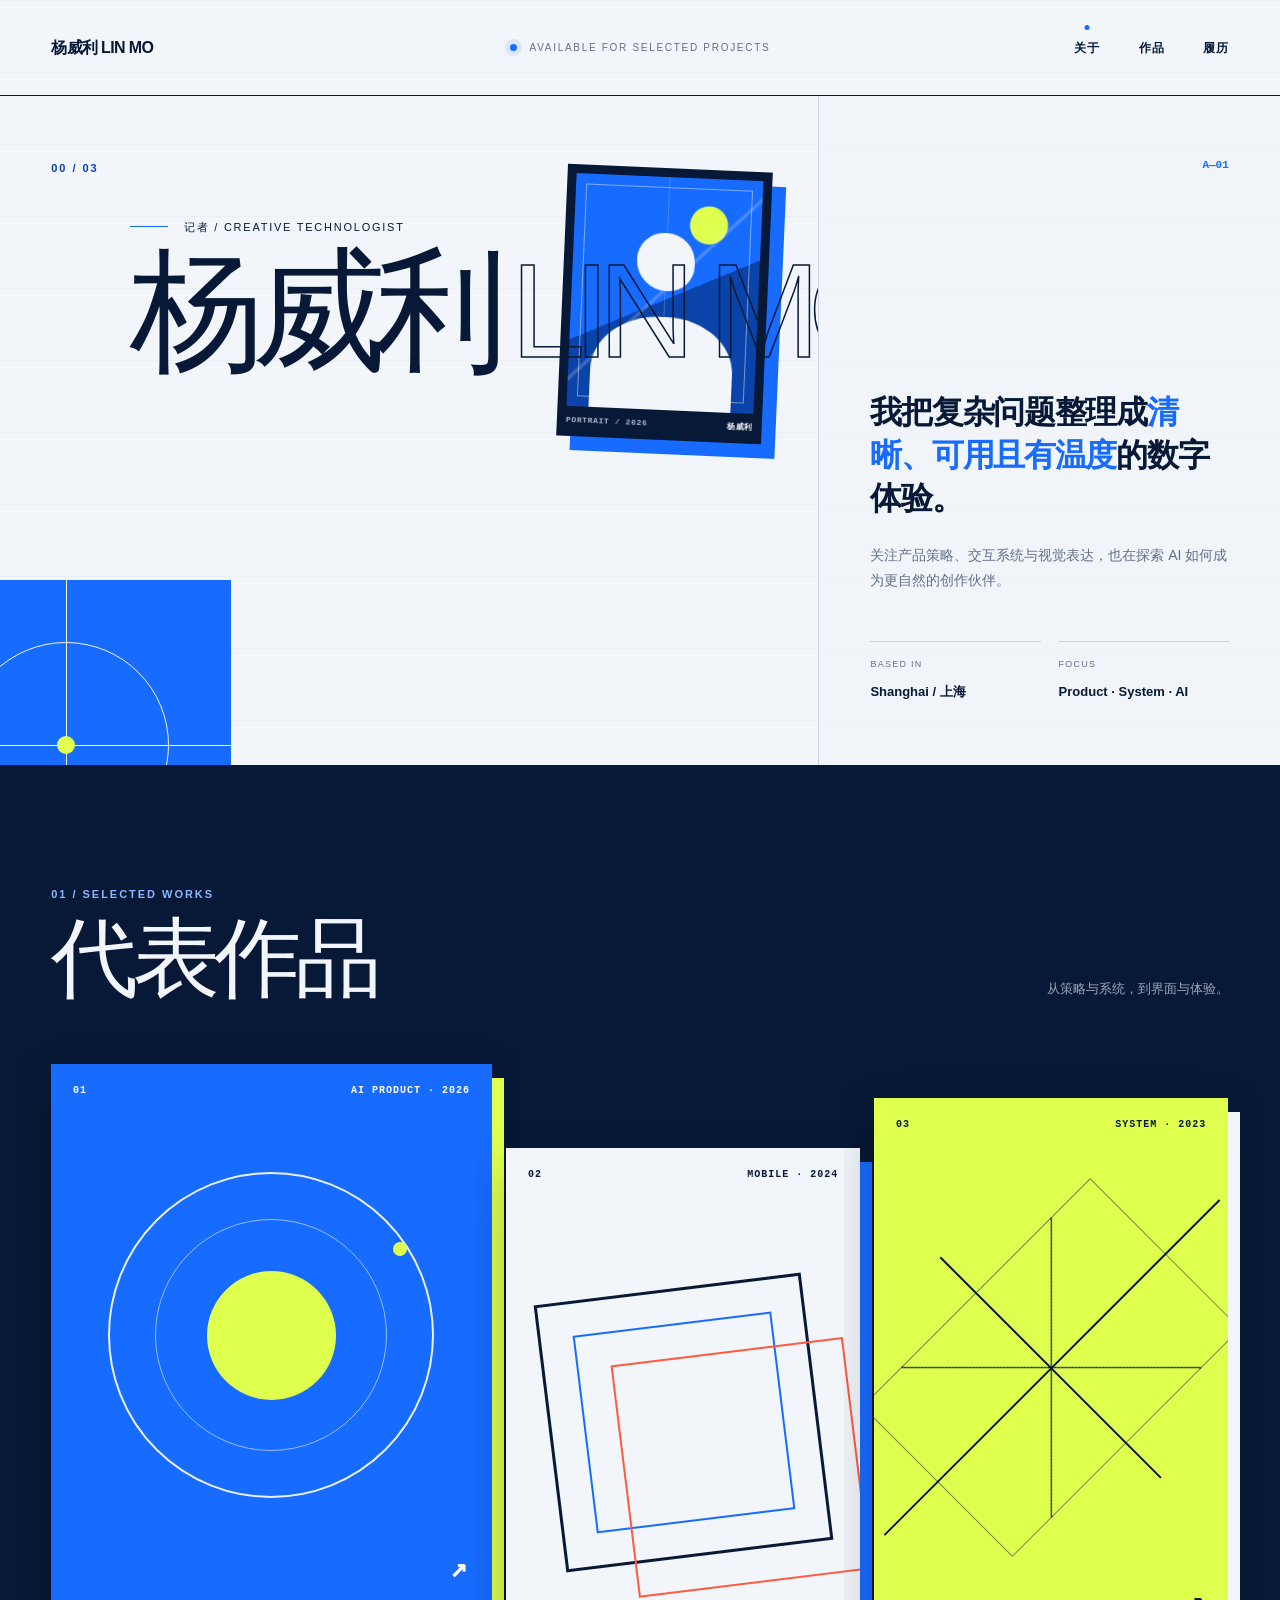
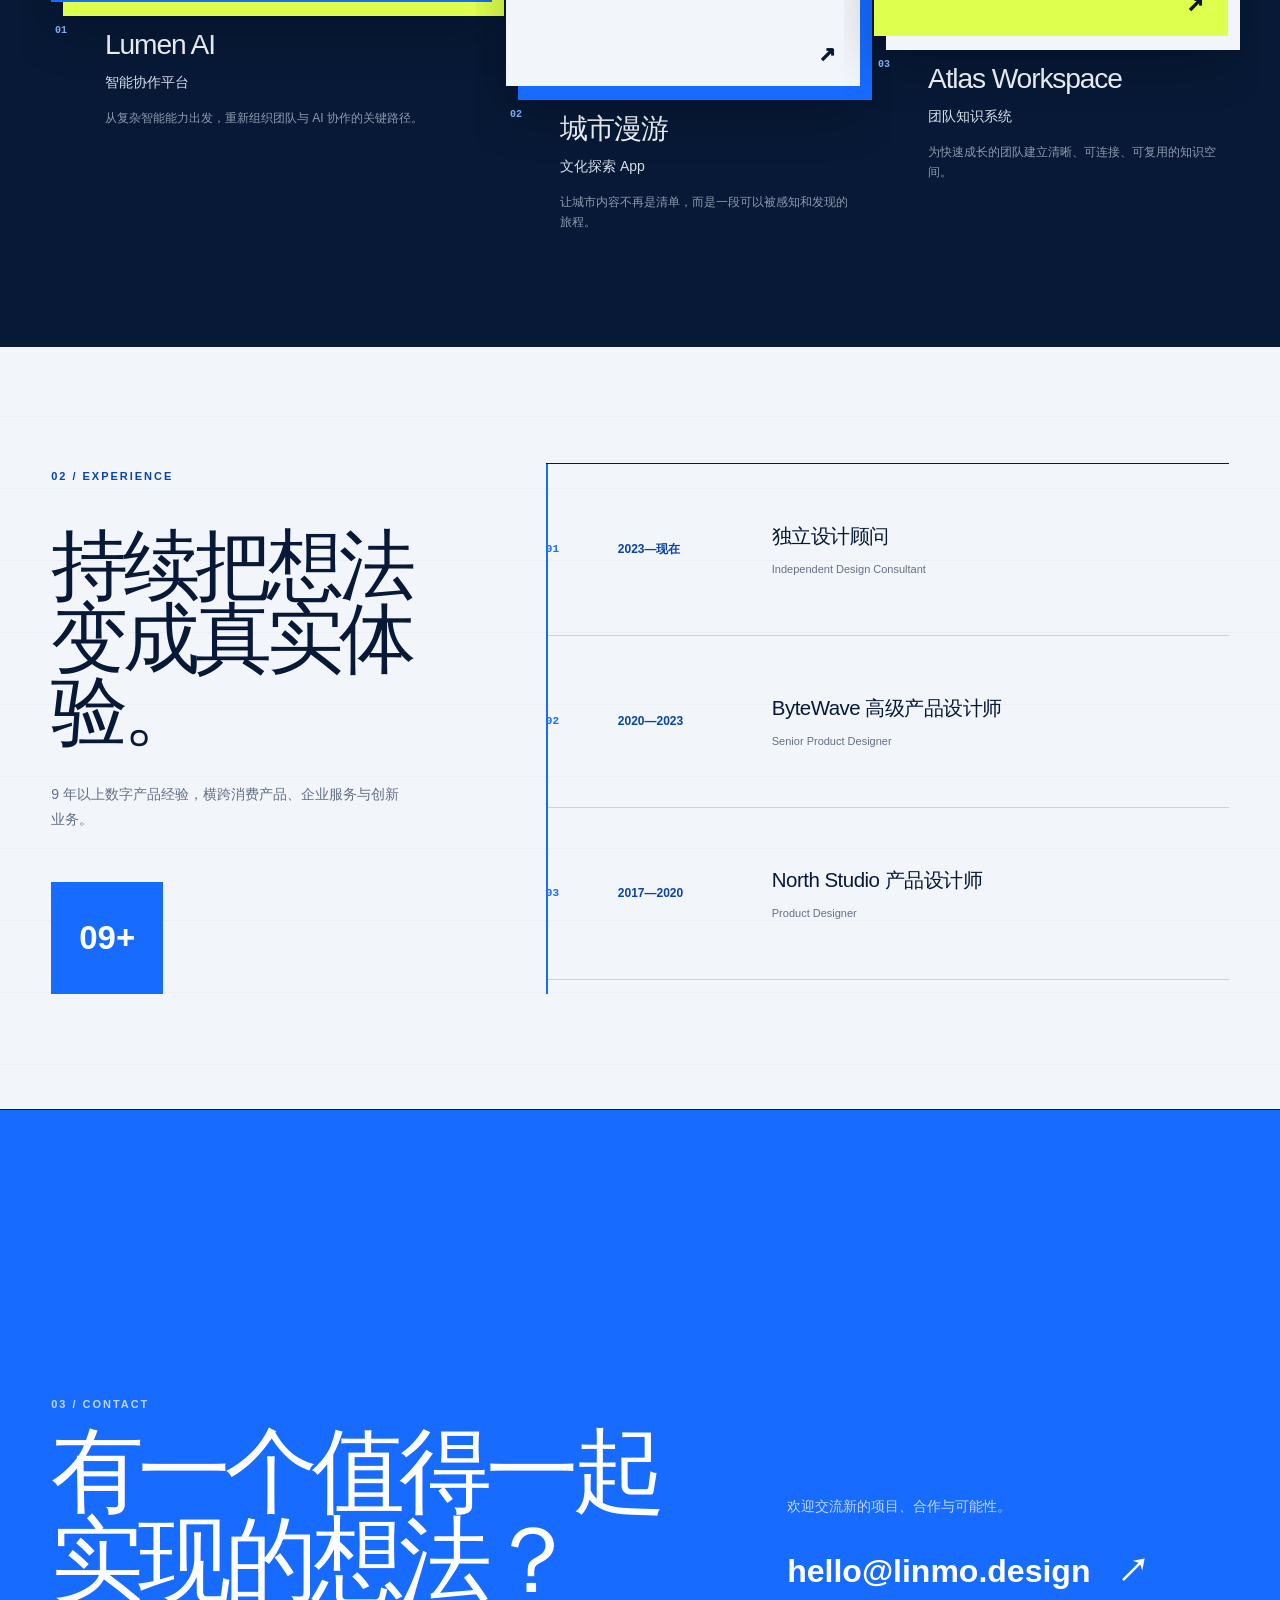
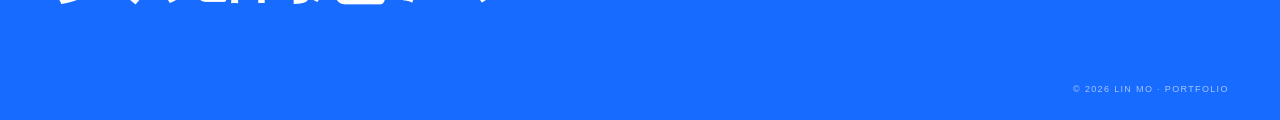
==== commit 0cf90714: "Update portrait name and profession in index.html" ====
--- a/index.html
+++ b/index.html
@@ -25,10 +25,10 @@
         <div class="portrait-placeholder" role="img" aria-label="个人照片占位图">
           <span class="portrait-head"></span><span class="portrait-body"></span>
         </div>
-        <figcaption><span>PORTRAIT / 2026</span><b>林墨 · LIN MO</b></figcaption>
+        <figcaption><span>PORTRAIT / 2026</span><b>杨威利</b></figcaption>
       </figure>
-      <p class="eyebrow">产品设计师 / CREATIVE TECHNOLOGIST</p>
-      <h1 id="hero-title"><span class="name-cn">林墨</span><span class="name-en">LIN MO</span></h1>
+      <p class="eyebrow">记者 / CREATIVE TECHNOLOGIST</p>
+      <h1 id="hero-title"><span class="name-cn">杨威利</span><span class="name-en">LIN MO</span></h1>
       <div class="hero-mark" aria-hidden="true"><span class="hero-mark-ring"></span><span class="hero-mark-dot"></span></div>
     </div>
     <div class="hero-aside" id="about">
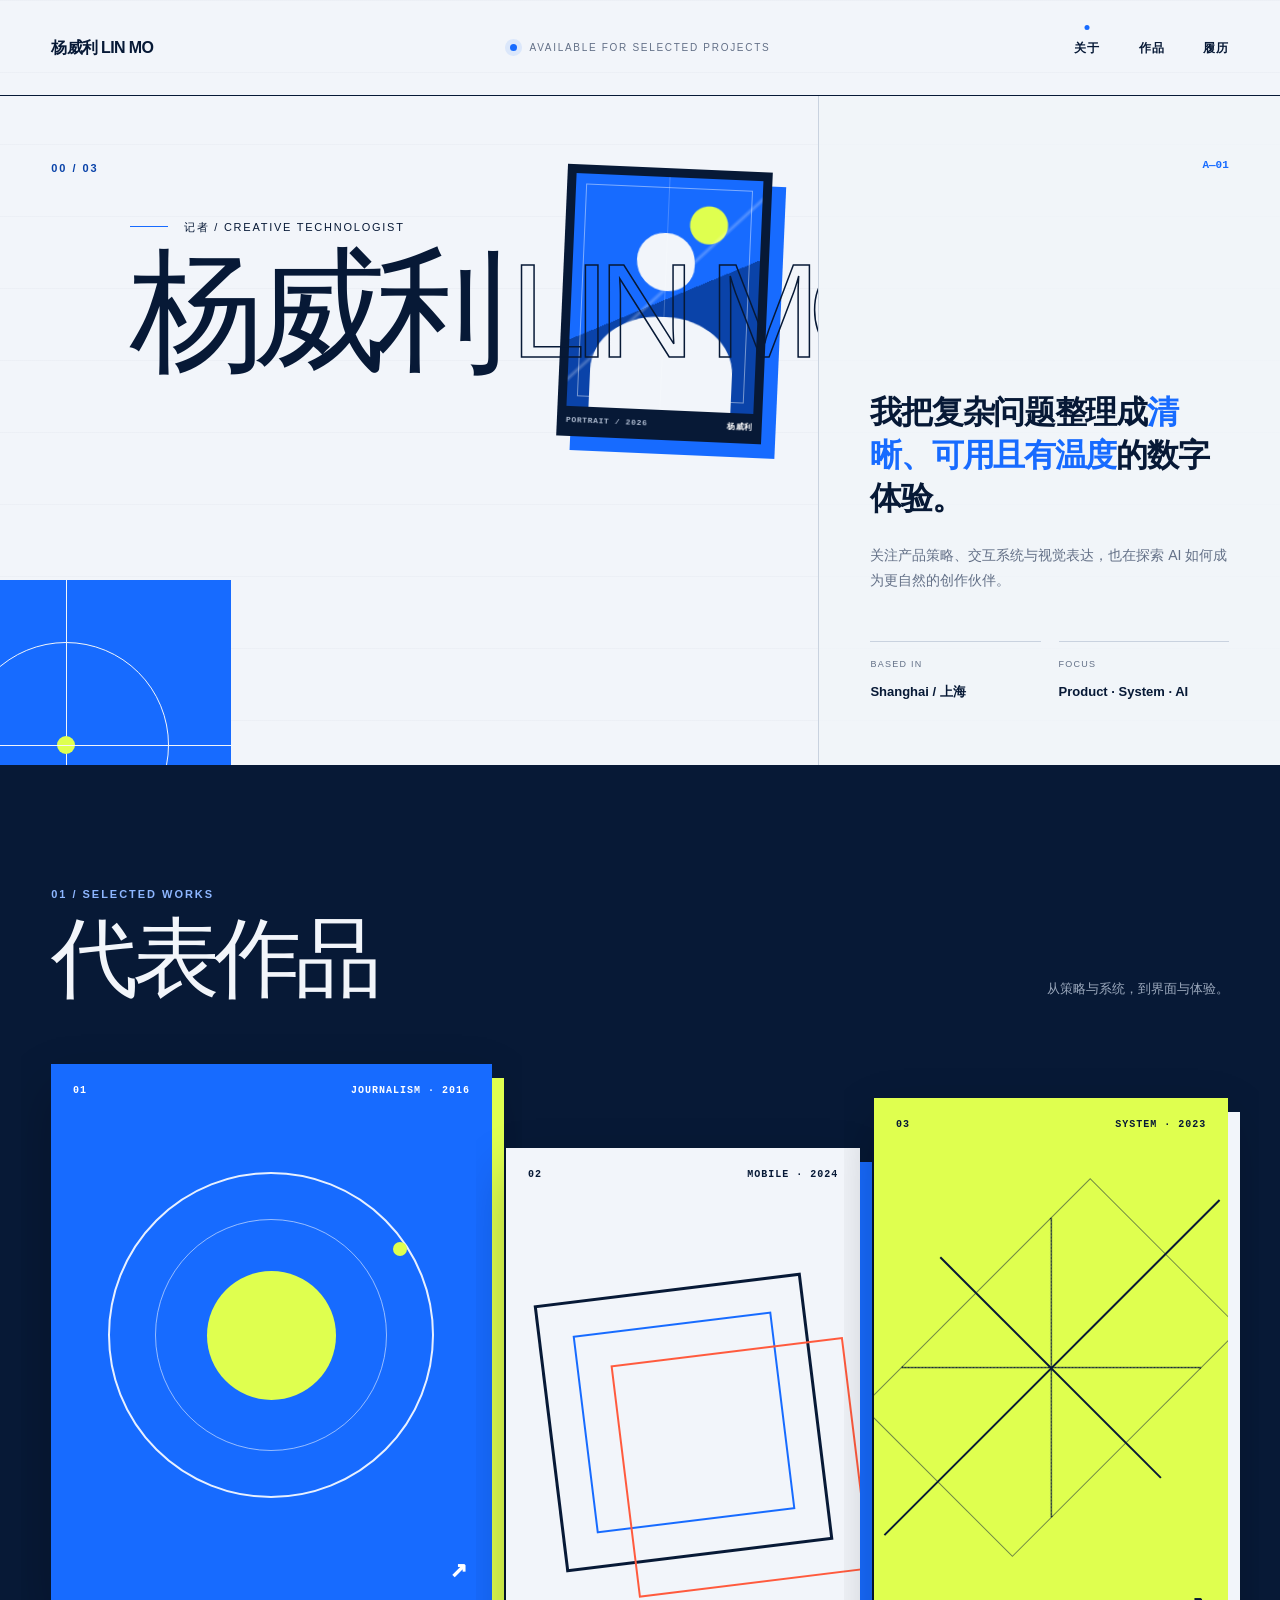
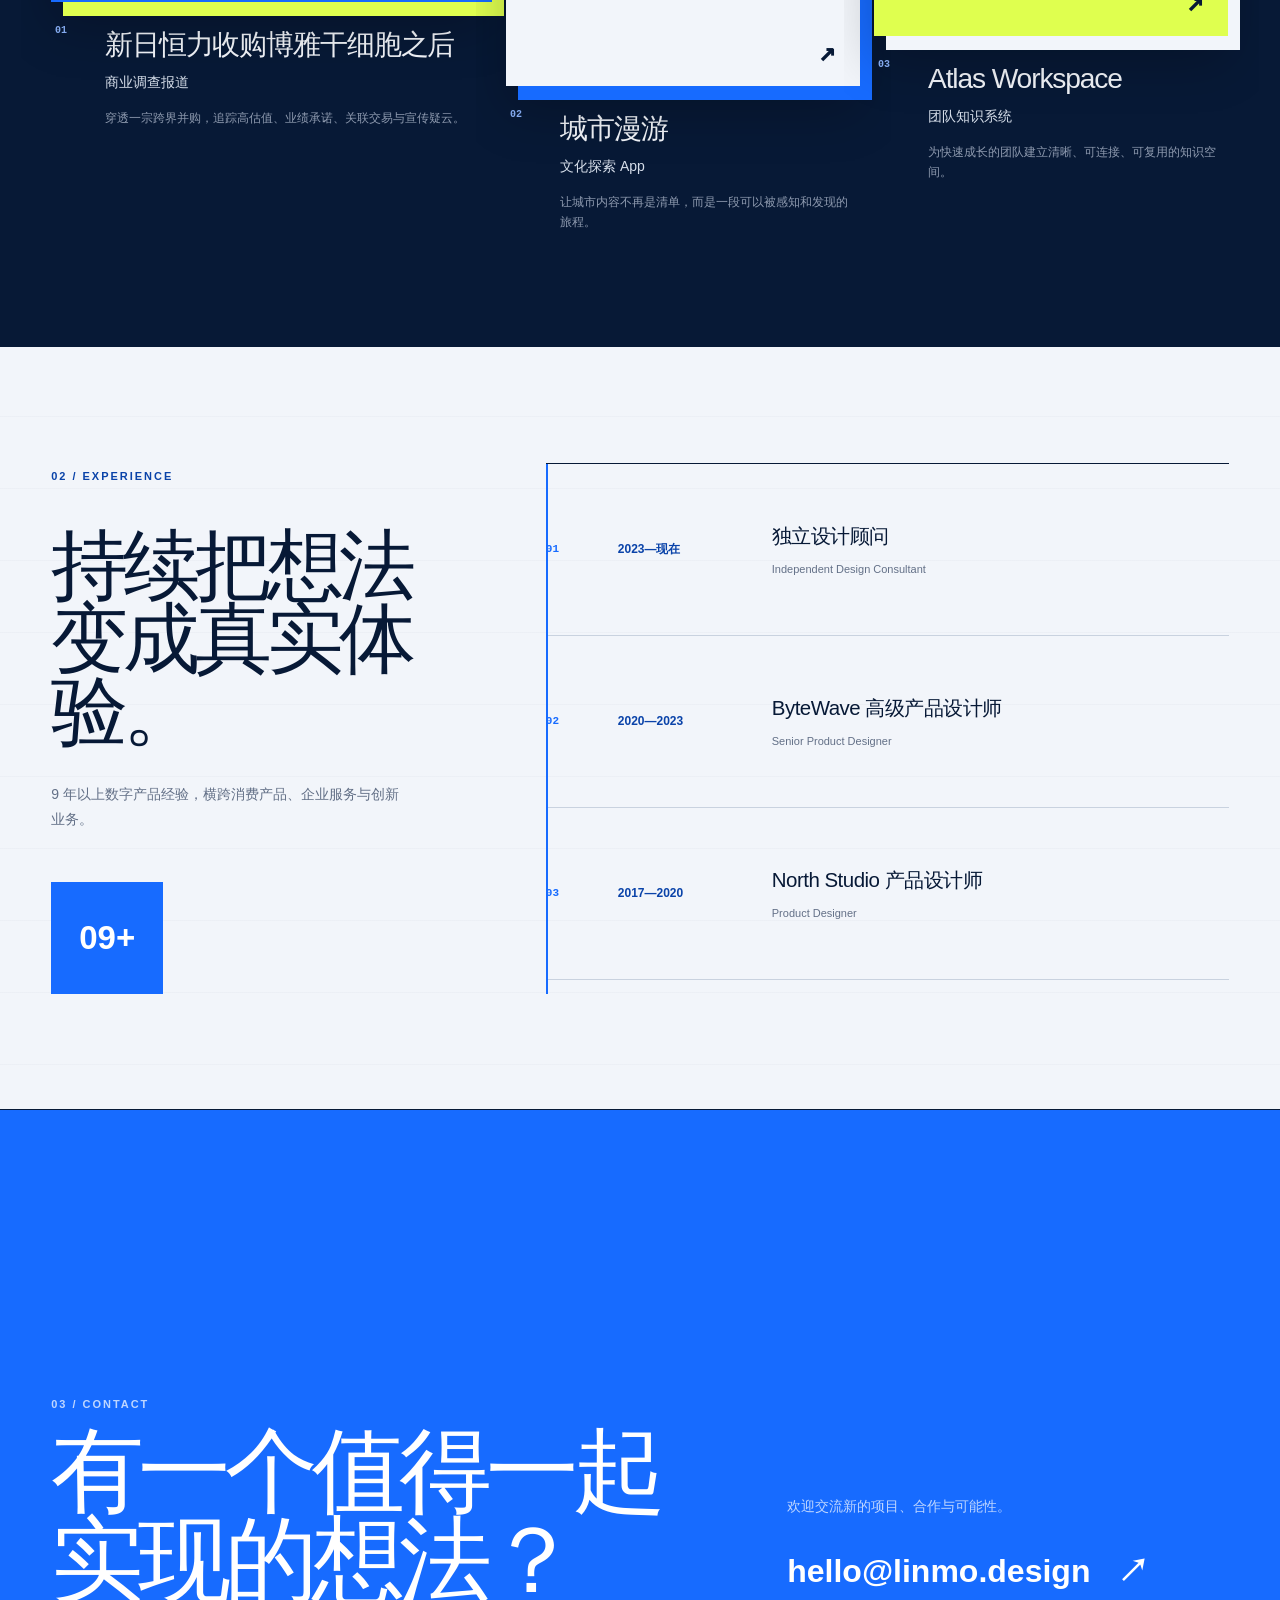
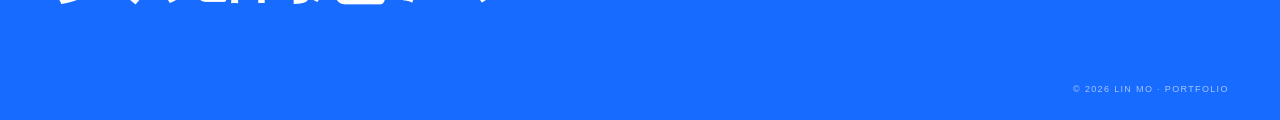
==== commit b7c524b8: "Add project link for 新日恒力收购博雅干细胞之后" ====
--- a/index.html
+++ b/index.html
@@ -42,7 +42,7 @@
   <section class="works" id="works" aria-labelledby="works-title">
     <div class="section-heading"><div><span class="section-code">01 / SELECTED WORKS</span><h2 id="works-title">代表作品</h2></div><p>从策略与系统，到界面与体验。</p></div>
     <div class="project-grid">
-      <article class="project"><div class="project-visual orbit" aria-hidden="true"><span class="visual-index">01</span><span class="visual-meta">AI PRODUCT · 2026</span><div class="visual-art"><i></i><b></b></div><span class="visual-arrow">↗</span></div><div class="project-copy"><span>01</span><div><h3>Lumen AI</h3><p class="project-subtitle">智能协作平台</p><p class="project-description">从复杂智能能力出发，重新组织团队与 AI 协作的关键路径。</p></div></div></article>
+      <a class="project project-link" href="./works/xinri-hengli.html" aria-label="阅读作品：新日恒力收购博雅干细胞之后"><div class="project-visual orbit" aria-hidden="true"><span class="visual-index">01</span><span class="visual-meta">JOURNALISM · 2016</span><div class="visual-art"><i></i><b></b></div><span class="visual-arrow">↗</span></div><div class="project-copy"><span>01</span><div><h3>新日恒力收购博雅干细胞之后</h3><p class="project-subtitle">商业调查报道</p><p class="project-description">穿透一宗跨界并购，追踪高估值、业绩承诺、关联交易与宣传疑云。</p></div></div></a>
       <article class="project"><div class="project-visual frames" aria-hidden="true"><span class="visual-index">02</span><span class="visual-meta">MOBILE · 2024</span><div class="visual-art"><i></i><b></b></div><span class="visual-arrow">↗</span></div><div class="project-copy"><span>02</span><div><h3>城市漫游</h3><p class="project-subtitle">文化探索 App</p><p class="project-description">让城市内容不再是清单，而是一段可以被感知和发现的旅程。</p></div></div></article>
       <article class="project"><div class="project-visual atlas" aria-hidden="true"><span class="visual-index">03</span><span class="visual-meta">SYSTEM · 2023</span><div class="visual-art"><i></i><b></b></div><span class="visual-arrow">↗</span></div><div class="project-copy"><span>03</span><div><h3>Atlas Workspace</h3><p class="project-subtitle">团队知识系统</p><p class="project-description">为快速成长的团队建立清晰、可连接、可复用的知识空间。</p></div></div></article>
     </div>
